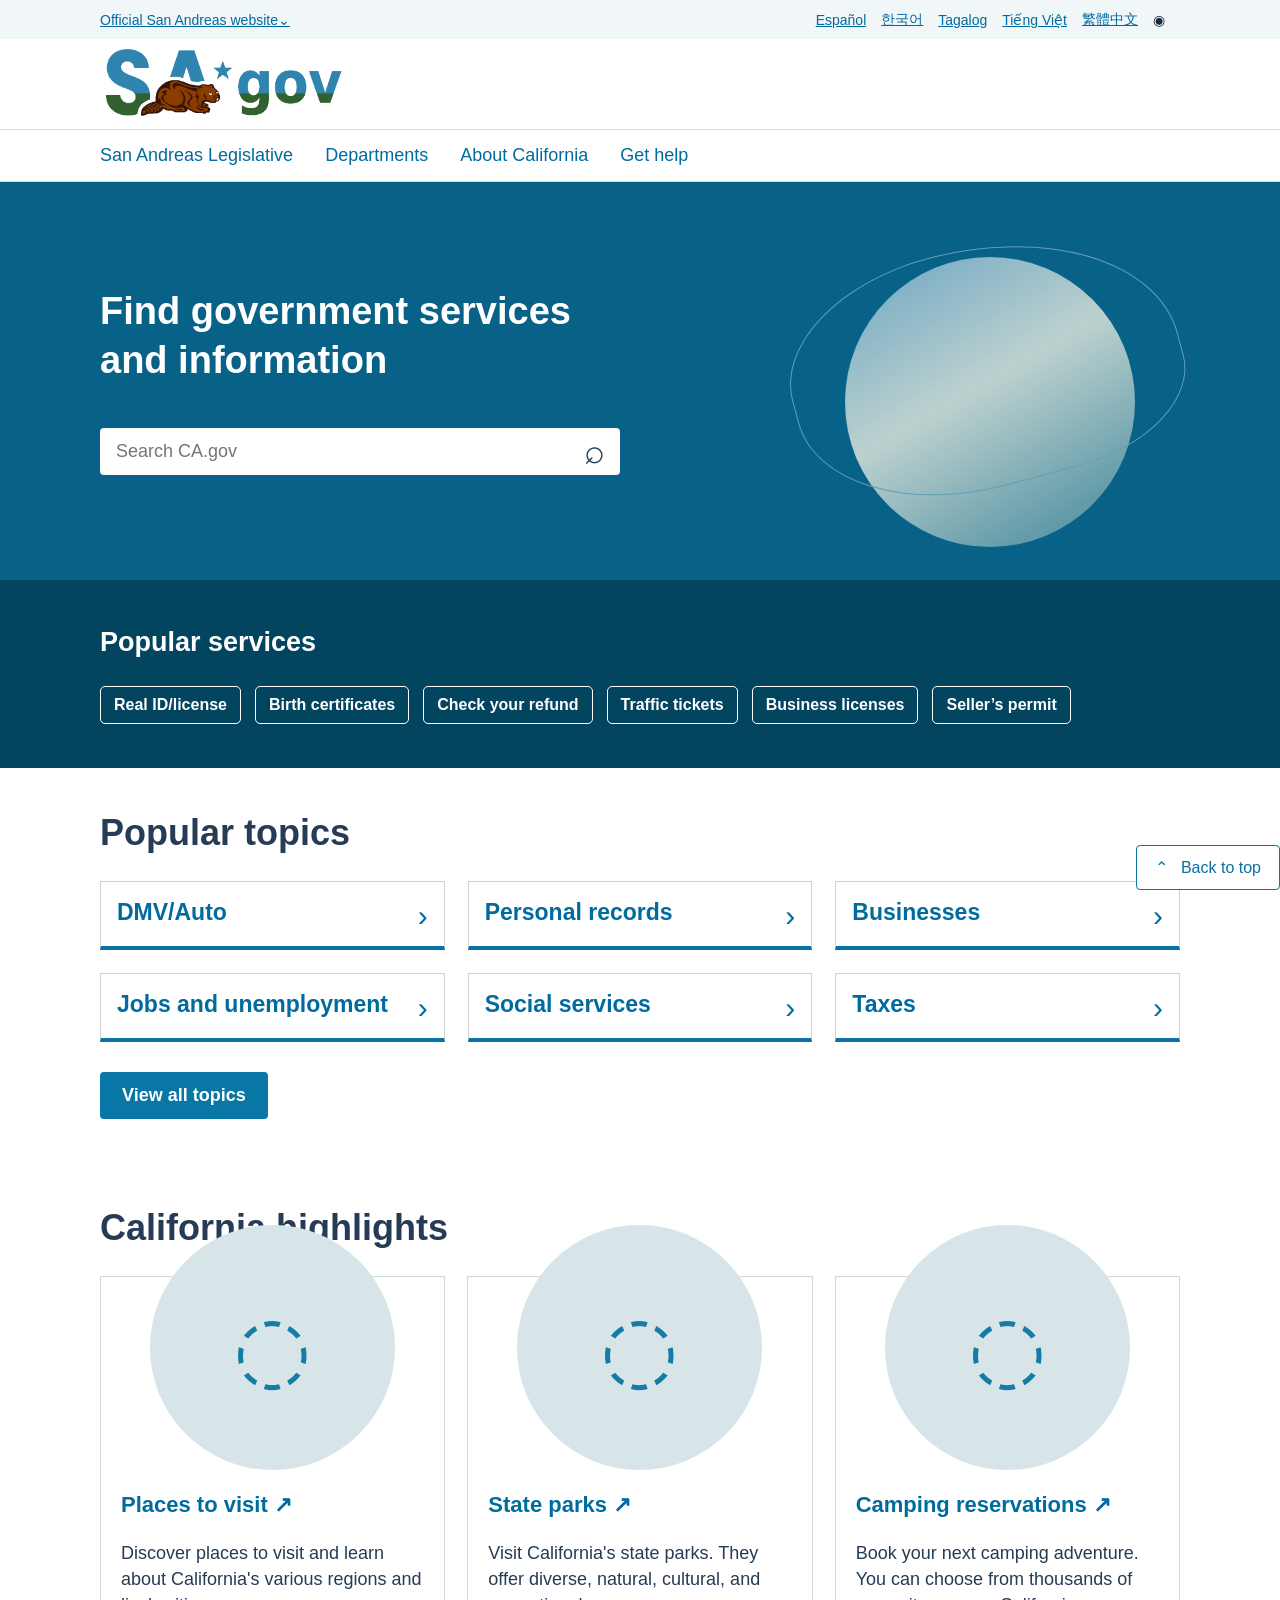
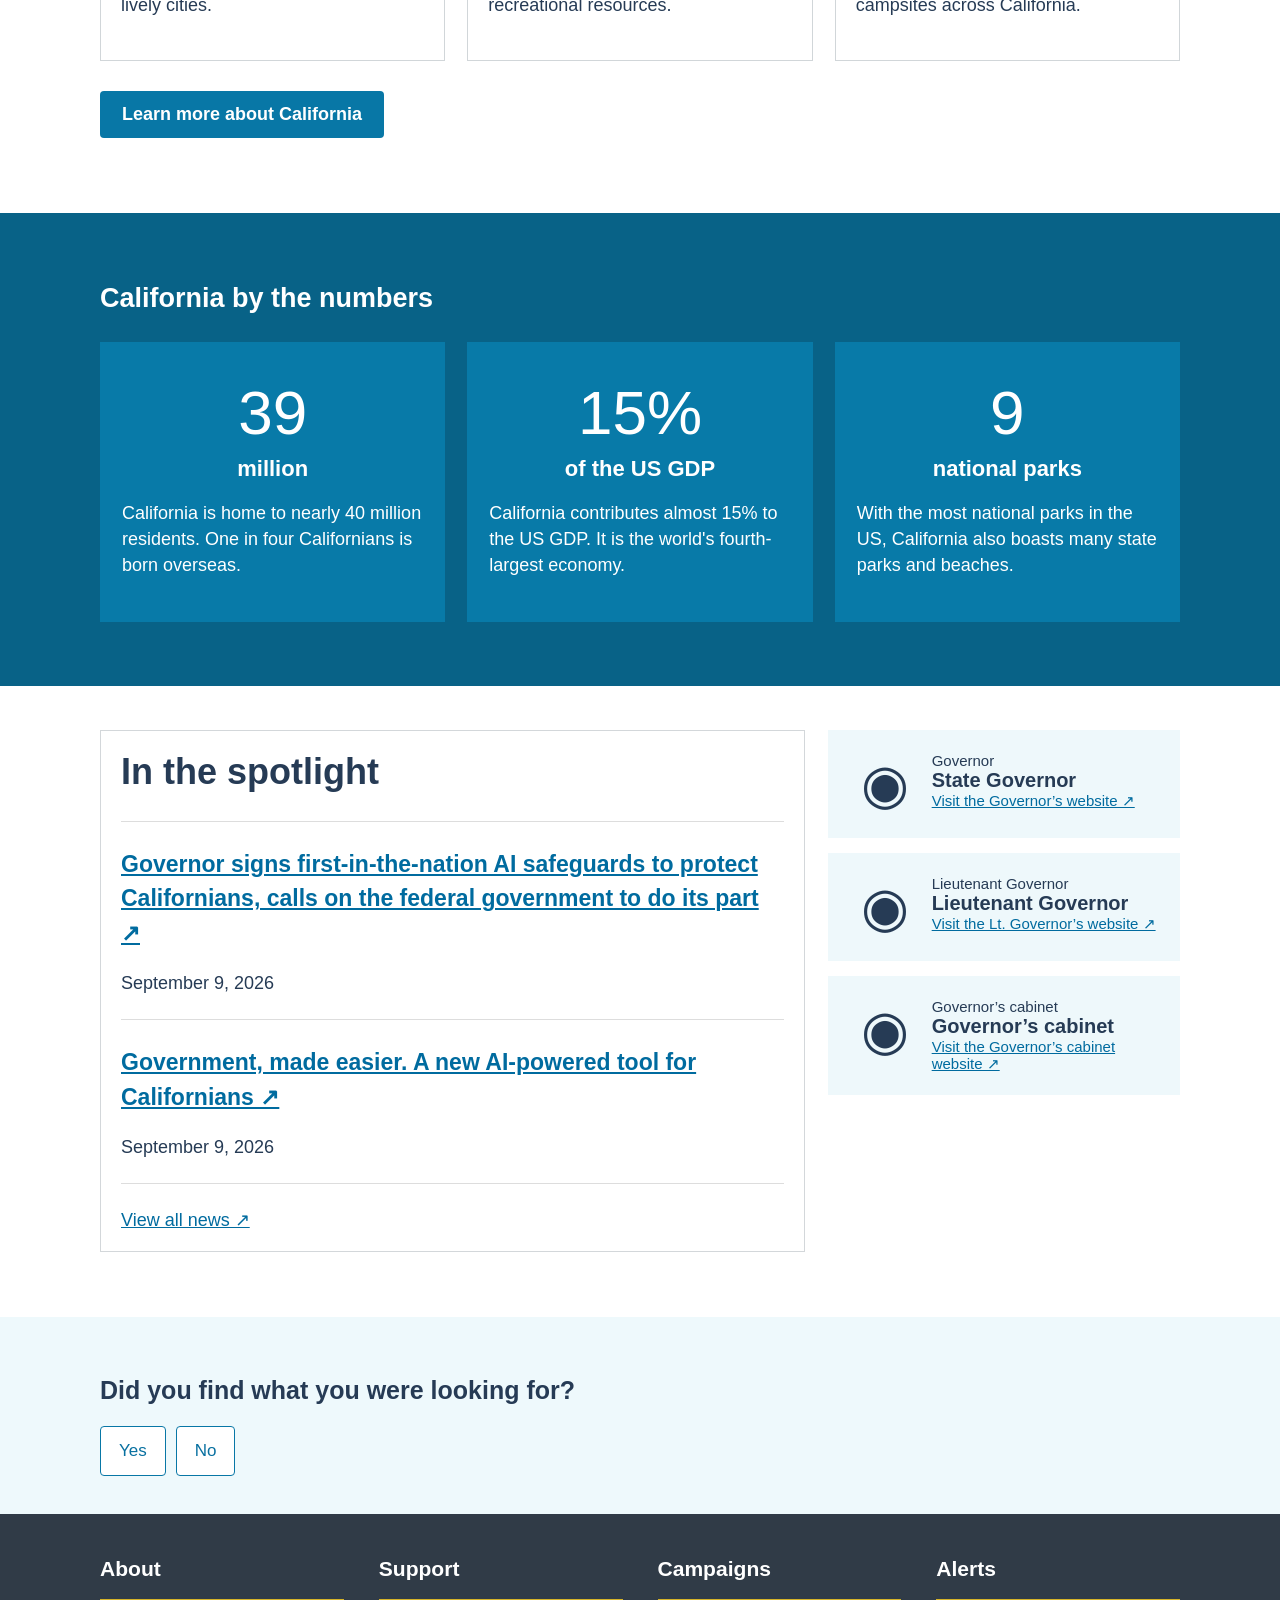
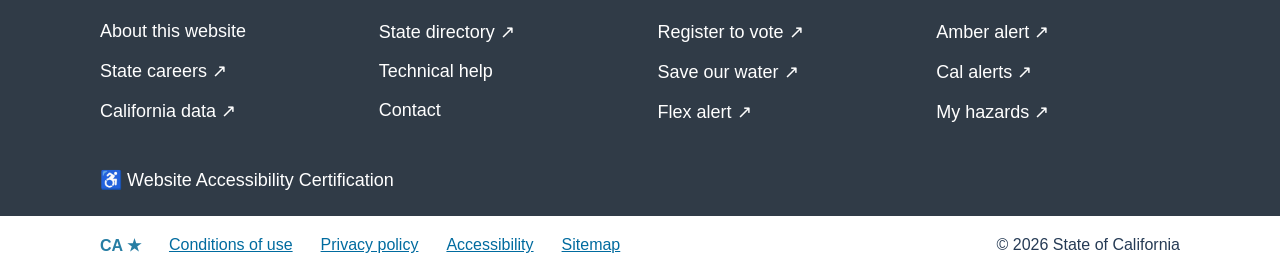
==== index.html @ 7423f594 "Add files via upload" ====
<!doctype html>
<html lang="en">
<head>
<meta charset="utf-8">
<meta name="viewport" content="width=device-width,initial-scale=1">
<title>California Services — Demo</title>
<link rel="stylesheet" href="styleMAIN.css">
<link rel="icon" type="image/png" href="SAGOV_FAVICO.png">
</head>
<body>
<a id="top"></a>

<header class="site-header">
  <div class="utility">
    <div class="wrap utility-inner">
      <a href="#">Official San Andreas website⌄</a>
      <nav><a href="#">Español</a><a href="#">한국어</a><a href="#">Tagalog</a><a href="#">Tiếng Việt</a><a href="#">繁體中文</a><span>◉</span></nav>
    </div>
  </div>
  <div class="brand wrap">
    <a href="index.html"><img src="SAGOV.png" alt="SA_GOV" height="90%" width="30%"></a>
  </div>
  <div class="navline">
    <nav class="wrap mainnav">
      <a href="home.html">San Andreas Legislative</a><a href="#departments">Departments</a><a href="#about">About California</a><a href="#help">Get help</a>
    </nav>
  </div>
</header>

<main>
<section class="hero">
  <div class="wrap hero-inner">
    <div class="hero-copy">
         <h1>Find government services<br>and information</h1>
      <form id="searchForm" class="search"><input id="searchInput" placeholder="Search CA.gov"><button aria-label="Search">⌕</button></form>
    </div>
    <div class="hero-art" aria-hidden="true"><div class="circle"></div><div class="scribble"></div></div>
  </div>
</section>

<section class="popular">
  <div class="wrap">
    <h2>Popular services</h2>
    <div class="pills">
      <button>Real ID/license</button><button>Birth certificates</button><button>Check your refund</button>
      <button>Traffic tickets</button><button>Business licenses</button><button>Seller’s permit</button>
    </div>
  </div>
</section>

<section class="content wrap" id="services">
  <h2>Popular topics</h2>
  <div class="topic-grid">
    <a href="#"><strong>DMV/Auto</strong><span>›</span></a><a href="#"><strong>Personal records</strong><span>›</span></a><a href="#"><strong>Businesses</strong><span>›</span></a>
    <a href="#"><strong>Jobs and unemployment</strong><span>›</span></a><a href="#"><strong>Social services</strong><span>›</span></a><a href="#"><strong>Taxes</strong><span>›</span></a>
  </div>
  <button class="blue-btn">View all topics</button>

  <h2 class="section-title">California highlights</h2>
  <div class="highlight-grid">
    <article><div class="placeholder">◌</div><h3>Places to visit ↗</h3><p>Discover places to visit and learn about California's various regions and lively cities.</p></article>
    <article><div class="placeholder">◌</div><h3>State parks ↗</h3><p>Visit California's state parks. They offer diverse, natural, cultural, and recreational resources.</p></article>
    <article><div class="placeholder">◌</div><h3>Camping reservations ↗</h3><p>Book your next camping adventure. You can choose from thousands of campsites across California.</p></article>
  </div>
  <button class="blue-btn">Learn more about California</button>
</section>

<section class="numbers">
  <div class="wrap">
    <h2>California by the numbers</h2>
    <div class="number-grid">
      <article><big>39</big><b>million</b><p>California is home to nearly 40 million residents. One in four Californians is born overseas.</p></article>
      <article><big>15%</big><b>of the US GDP</b><p>California contributes almost 15% to the US GDP. It is the world's fourth-largest economy.</p></article>
      <article><big>9</big><b>national parks</b><p>With the most national parks in the US, California also boasts many state parks and beaches.</p></article>
    </div>
  </div>
</section>

<section class="spot wrap" id="about">
  <div class="news">
    <h2>In the spotlight</h2>
    <hr>
    <a href="#"><h3>Governor signs first-in-the-nation AI safeguards to protect Californians, calls on the federal government to do its part ↗</h3></a>
    <p>September 9, 2026</p><hr>
    <a href="#"><h3>Government, made easier. A new AI-powered tool for Californians ↗</h3></a>
    <p>September 9, 2026</p><hr>
    <a href="#">View all news ↗</a>
  </div>
  <aside>
    <div><span class="seal">◉</span><small>Governor</small><strong>State Governor</strong><a href="#">Visit the Governor’s website ↗</a></div>
    <div><span class="seal">◉</span><small>Lieutenant Governor</small><strong>Lieutenant Governor</strong><a href="#">Visit the Lt. Governor’s website ↗</a></div>
    <div><span class="seal">◉</span><small>Governor’s cabinet</small><strong>Governor’s cabinet</strong><a href="#">Visit the Governor’s cabinet website ↗</a></div>
  </aside>
</section>

<section class="feedback">
  <div class="wrap"><h2>Did you find what you were looking for?</h2><button>Yes</button><button>No</button></div>
</section>
</main>

<footer id="help">
  <div class="footer-dark">
    <div class="wrap footer-grid">
      <div><h3>About</h3><a>About this website</a><a>State careers ↗</a><a>California data ↗</a></div>
      <div><h3>Support</h3><a>State directory ↗</a><a>Technical help</a><a>Contact</a></div>
      <div><h3>Campaigns</h3><a>Register to vote ↗</a><a>Save our water ↗</a><a>Flex alert ↗</a></div>
      <div><h3>Alerts</h3><a>Amber alert ↗</a><a>Cal alerts ↗</a><a>My hazards ↗</a></div>
    </div>
    <div class="wrap accessibility">♿ Website Accessibility Certification</div>
  </div>
  <div class="footer-bottom"><div class="wrap"><span class="mini-logo">CA ★</span><a>Conditions of use</a><a>Privacy policy</a><a>Accessibility</a><a>Sitemap</a><span class="copyright">© 2026 State of California</span></div></div>
</footer>

<button class="top" onclick="location.href='#top'">⌃ &nbsp; Back to top</button>
<script src="script.js"></script>
</body>
</html>
---- styleMAIN.css ----
*{box-sizing:border-box}html{scroll-behavior:smooth}body{margin:0;font-family:Arial,Helvetica,sans-serif;color:#263b55;background:#fff;font-size:18px}.wrap{width:1080px;max-width:calc(100% - 48px);margin:auto}.site-header{position:sticky;top:0;z-index:50;background:#fff}.utility{height:39px;background:#f1f6f8;font-size:14px}.utility-inner{display:flex;justify-content:space-between;align-items:center;height:100%}.utility a,.utility span{color:#172b3d;margin-right:15px}.utility nav{display:flex;align-items:center}.brand{height:90px;display:flex;align-items:center}.logo{font-size:58px;font-weight:bold;color:#2581b0;letter-spacing:-5px}.logo span{position:relative}.logo b{font-size:18px;color:#d71938;vertical-align:top;margin-left:4px}.logo i{font-style:normal;color:#744622;font-size:30px;margin:0 3px}.navline{border-top:1px solid #d6dadd;border-bottom:1px solid #d6dadd}.mainnav{height:51px;display:flex;align-items:center;gap:32px}.mainnav a,.utility a,a{color:#006b9f;text-decoration:underline}.mainnav a{text-decoration:none}.hero{height:398px;background:#086287;overflow:hidden}.hero-inner{height:100%;display:flex;align-items:center;position:relative}.hero-copy{position:relative;z-index:2}.hero h1{font-size:38px;line-height:1.28;color:#fff;margin:0 0 43px;font-weight:700}.search{display:flex;width:520px;height:47px}.search input{width:100%;border:0;border-radius:4px 0 0 4px;padding:0 16px;font-size:18px}.search button{width:55px;border:0;background:#fff;border-radius:0 4px 4px 0;font-size:35px;color:#203d5a}.hero-art{position:absolute;right:0;width:510px;height:100%;opacity:.85}.circle{width:290px;height:290px;border-radius:50%;background:linear-gradient(150deg,#7db1ce,#dce5dc 45%,#4b8d9f);position:absolute;right:45px;top:75px}.scribble{position:absolute;width:390px;height:240px;right:0;top:65px;border:1px solid #73aabd;border-radius:45% 60% 35% 50%;transform:rotate(-15deg)}.popular{background:#03445f;color:#fff;padding:47px 0 44px}.popular h2,.numbers h2{margin:0 0 28px;color:#fff}.pills{display:flex;gap:14px;flex-wrap:wrap}.pills button{background:transparent;color:#fff;border:1px solid #fff;border-radius:5px;padding:9px 13px;font-size:16px;font-weight:bold}.content{padding-top:44px;padding-bottom:75px}.content h2,.spot h2{font-size:36px;margin:0 0 27px}.topic-grid{display:grid;grid-template-columns:repeat(3,1fr);gap:23px}.topic-grid a{border:1px solid #ccd2d6;border-bottom:4px solid #0874a6;height:69px;padding:17px 16px;display:flex;justify-content:space-between;text-decoration:none;font-size:23px}.topic-grid span{font-size:30px}.blue-btn{margin-top:30px;background:#0877a6;border:0;border-radius:4px;color:#fff;padding:13px 22px;font-size:18px;font-weight:bold}.section-title{margin-top:88px!important}.highlight-grid{display:grid;grid-template-columns:repeat(3,1fr);gap:22px}.highlight-grid article{border:1px solid #d1d6d9;min-height:310px;padding:0 20px 24px}.placeholder{width:245px;height:245px;border-radius:50%;margin:-52px auto 0;background:#d8e5e8;display:flex;align-items:center;justify-content:center;font-size:90px;color:#147ca5}.highlight-grid h3{font-size:22px;color:#006c9e}.highlight-grid p{line-height:1.45}.numbers{background:#086287;color:#fff;padding:70px 0 64px;overflow:hidden}.number-grid{display:grid;grid-template-columns:repeat(3,1fr);gap:22px}.number-grid article{background:#087aa8;text-align:center;padding:35px 22px 25px;min-height:235px}.number-grid big{display:block;font-size:62px}.number-grid b{font-size:22px;display:block;margin:8px}.number-grid p{text-align:left;line-height:1.45}.spot{display:grid;grid-template-columns:2fr 1fr;gap:23px;padding-top:44px;padding-bottom:65px}.news{border:1px solid #d3d7da;padding:20px}.news h2{margin-bottom:28px}.news h3{font-size:23px;line-height:1.5}.news hr{border:0;border-top:1px solid #ddd;margin:25px 0}.spot aside>div{background:#eef8fb;padding:22px;margin-bottom:15px;display:grid;grid-template-columns:70px 1fr;column-gap:12px}.seal{grid-row:1/5;font-size:55px;text-align:center}.spot aside small{font-size:15px}.spot aside strong{font-size:20px}.spot aside a{font-size:15px}.feedback{background:#eef9fc;padding:38px 0}.feedback h2{font-size:25px}.feedback button{padding:14px 18px;background:#fff;border:1px solid #0877a6;color:#0870a0;border-radius:4px;font-size:17px;margin-right:10px}.footer-dark{background:#303b47;color:#fff;padding:43px 0 25px}.footer-grid{display:grid;grid-template-columns:repeat(4,1fr);gap:35px}.footer-grid h3{border-bottom:1px solid #d7b429;padding-bottom:18px;margin-top:0}.footer-grid a{display:block;color:#fff;text-decoration:none;margin:18px 0}.accessibility{margin-top:28px}.footer-bottom{height:63px;padding:20px 0;background:#fff}.footer-bottom .wrap{display:flex;gap:28px;align-items:center;font-size:16px}.mini-logo{font-weight:bold;color:#277ea4}.copyright{margin-left:auto}.top{position:fixed;right:0;bottom:10px;padding:12px 18px;background:#fff;border:1px solid #0877a6;color:#0870a0;border-radius:4px;font-size:16px}@media(max-width:800px){.wrap{max-width:calc(100% - 30px)}.utility{display:none}.brand{height:70px}.logo{font-size:45px}.hero{height:auto;padding:55px 0}.hero-art{display:none}.hero h1{font-size:31px}.search{width:100%}.topic-grid,.highlight-grid,.number-grid,.spot{grid-template-columns:1fr}.footer-grid{grid-template-columns:1fr 1fr}.footer-bottom .wrap{flex-wrap:wrap;height:auto}.copyright{margin-left:0}.footer-bottom{height:auto}.section-title{margin-top:70px!important}}
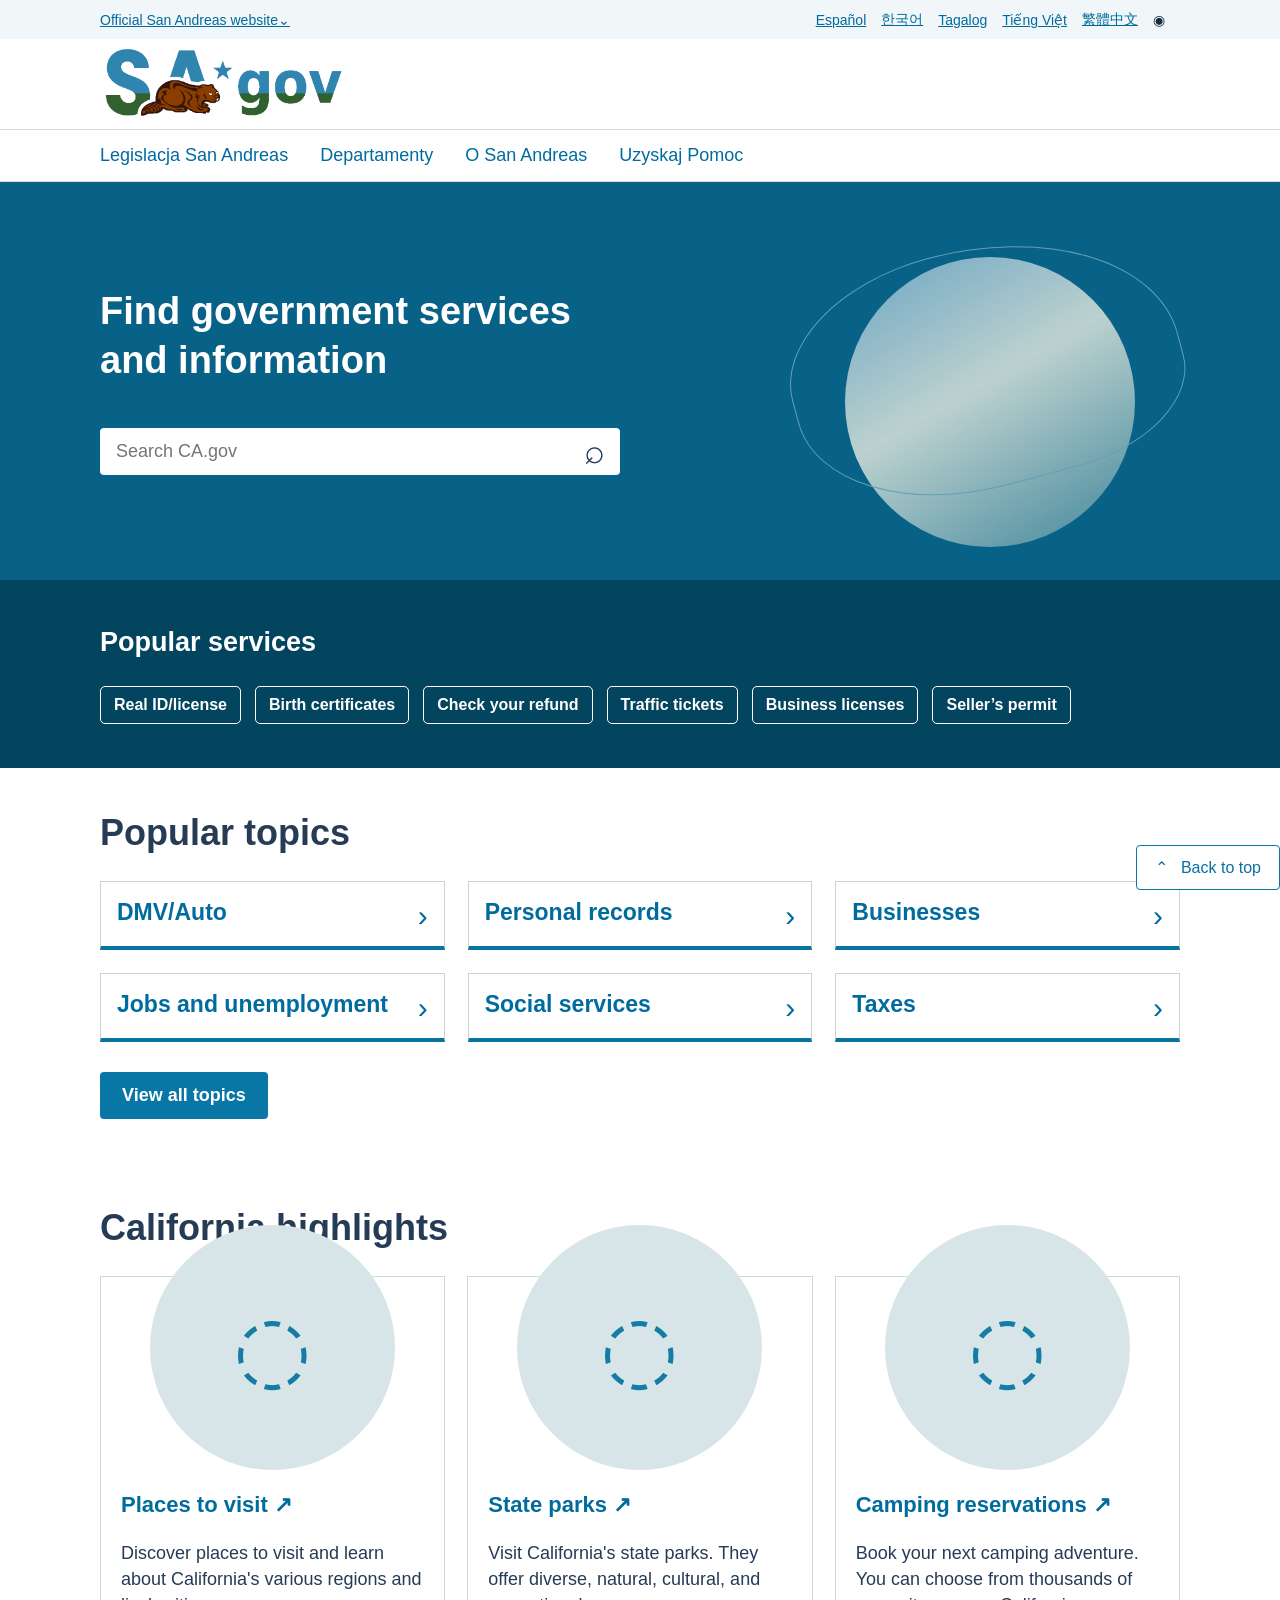
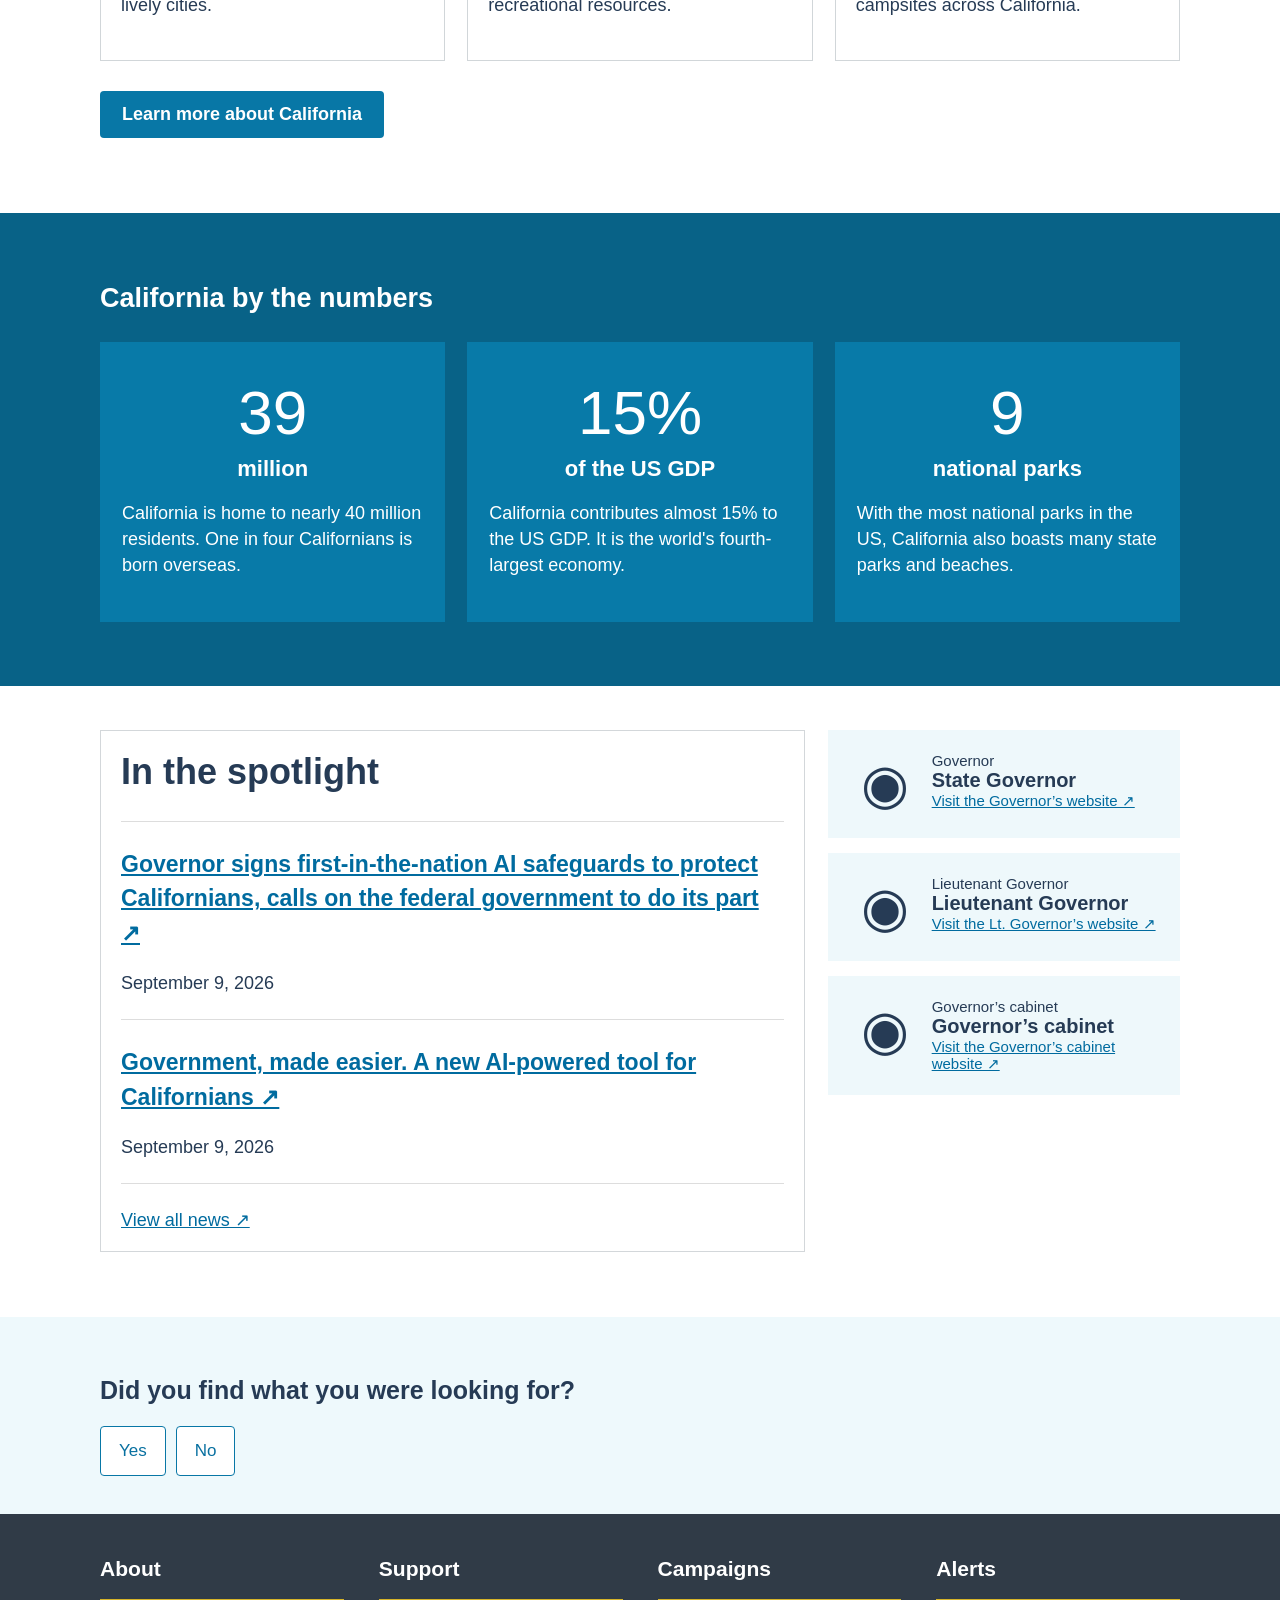
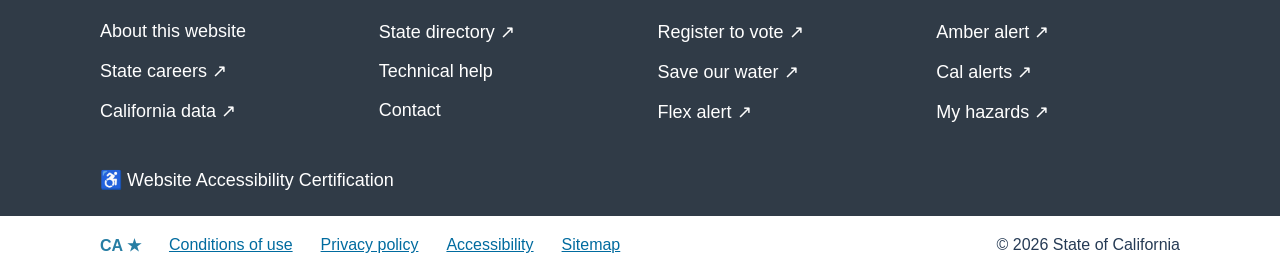
==== commit b30639df: "SAMAIN" ====
--- a/index.html
+++ b/index.html
@@ -22,7 +22,7 @@
   </div>
   <div class="navline">
     <nav class="wrap mainnav">
-      <a href="home.html">San Andreas Legislative</a><a href="#departments">Departments</a><a href="#about">About California</a><a href="#help">Get help</a>
+      <a href="home.html">Legislacja San Andreas</a><a href="departaments.html">Departamenty</a><a href="#about">O San Andreas</a><a href="#help">Uzyskaj Pomoc</a>
     </nav>
   </div>
 </header>
--- a/styleMAIN.css
+++ b/styleMAIN.css
@@ -1 +1,225 @@
-*{box-sizing:border-box}html{scroll-behavior:smooth}body{margin:0;font-family:Arial,Helvetica,sans-serif;color:#263b55;background:#fff;font-size:18px}.wrap{width:1080px;max-width:calc(100% - 48px);margin:auto}.site-header{position:sticky;top:0;z-index:50;background:#fff}.utility{height:39px;background:#f1f6f8;font-size:14px}.utility-inner{display:flex;justify-content:space-between;align-items:center;height:100%}.utility a,.utility span{color:#172b3d;margin-right:15px}.utility nav{display:flex;align-items:center}.brand{height:90px;display:flex;align-items:center}.logo{font-size:58px;font-weight:bold;color:#2581b0;letter-spacing:-5px}.logo span{position:relative}.logo b{font-size:18px;color:#d71938;vertical-align:top;margin-left:4px}.logo i{font-style:normal;color:#744622;font-size:30px;margin:0 3px}.navline{border-top:1px solid #d6dadd;border-bottom:1px solid #d6dadd}.mainnav{height:51px;display:flex;align-items:center;gap:32px}.mainnav a,.utility a,a{color:#006b9f;text-decoration:underline}.mainnav a{text-decoration:none}.hero{height:398px;background:#086287;overflow:hidden}.hero-inner{height:100%;display:flex;align-items:center;position:relative}.hero-copy{position:relative;z-index:2}.hero h1{font-size:38px;line-height:1.28;color:#fff;margin:0 0 43px;font-weight:700}.search{display:flex;width:520px;height:47px}.search input{width:100%;border:0;border-radius:4px 0 0 4px;padding:0 16px;font-size:18px}.search button{width:55px;border:0;background:#fff;border-radius:0 4px 4px 0;font-size:35px;color:#203d5a}.hero-art{position:absolute;right:0;width:510px;height:100%;opacity:.85}.circle{width:290px;height:290px;border-radius:50%;background:linear-gradient(150deg,#7db1ce,#dce5dc 45%,#4b8d9f);position:absolute;right:45px;top:75px}.scribble{position:absolute;width:390px;height:240px;right:0;top:65px;border:1px solid #73aabd;border-radius:45% 60% 35% 50%;transform:rotate(-15deg)}.popular{background:#03445f;color:#fff;padding:47px 0 44px}.popular h2,.numbers h2{margin:0 0 28px;color:#fff}.pills{display:flex;gap:14px;flex-wrap:wrap}.pills button{background:transparent;color:#fff;border:1px solid #fff;border-radius:5px;padding:9px 13px;font-size:16px;font-weight:bold}.content{padding-top:44px;padding-bottom:75px}.content h2,.spot h2{font-size:36px;margin:0 0 27px}.topic-grid{display:grid;grid-template-columns:repeat(3,1fr);gap:23px}.topic-grid a{border:1px solid #ccd2d6;border-bottom:4px solid #0874a6;height:69px;padding:17px 16px;display:flex;justify-content:space-between;text-decoration:none;font-size:23px}.topic-grid span{font-size:30px}.blue-btn{margin-top:30px;background:#0877a6;border:0;border-radius:4px;color:#fff;padding:13px 22px;font-size:18px;font-weight:bold}.section-title{margin-top:88px!important}.highlight-grid{display:grid;grid-template-columns:repeat(3,1fr);gap:22px}.highlight-grid article{border:1px solid #d1d6d9;min-height:310px;padding:0 20px 24px}.placeholder{width:245px;height:245px;border-radius:50%;margin:-52px auto 0;background:#d8e5e8;display:flex;align-items:center;justify-content:center;font-size:90px;color:#147ca5}.highlight-grid h3{font-size:22px;color:#006c9e}.highlight-grid p{line-height:1.45}.numbers{background:#086287;color:#fff;padding:70px 0 64px;overflow:hidden}.number-grid{display:grid;grid-template-columns:repeat(3,1fr);gap:22px}.number-grid article{background:#087aa8;text-align:center;padding:35px 22px 25px;min-height:235px}.number-grid big{display:block;font-size:62px}.number-grid b{font-size:22px;display:block;margin:8px}.number-grid p{text-align:left;line-height:1.45}.spot{display:grid;grid-template-columns:2fr 1fr;gap:23px;padding-top:44px;padding-bottom:65px}.news{border:1px solid #d3d7da;padding:20px}.news h2{margin-bottom:28px}.news h3{font-size:23px;line-height:1.5}.news hr{border:0;border-top:1px solid #ddd;margin:25px 0}.spot aside>div{background:#eef8fb;padding:22px;margin-bottom:15px;display:grid;grid-template-columns:70px 1fr;column-gap:12px}.seal{grid-row:1/5;font-size:55px;text-align:center}.spot aside small{font-size:15px}.spot aside strong{font-size:20px}.spot aside a{font-size:15px}.feedback{background:#eef9fc;padding:38px 0}.feedback h2{font-size:25px}.feedback button{padding:14px 18px;background:#fff;border:1px solid #0877a6;color:#0870a0;border-radius:4px;font-size:17px;margin-right:10px}.footer-dark{background:#303b47;color:#fff;padding:43px 0 25px}.footer-grid{display:grid;grid-template-columns:repeat(4,1fr);gap:35px}.footer-grid h3{border-bottom:1px solid #d7b429;padding-bottom:18px;margin-top:0}.footer-grid a{display:block;color:#fff;text-decoration:none;margin:18px 0}.accessibility{margin-top:28px}.footer-bottom{height:63px;padding:20px 0;background:#fff}.footer-bottom .wrap{display:flex;gap:28px;align-items:center;font-size:16px}.mini-logo{font-weight:bold;color:#277ea4}.copyright{margin-left:auto}.top{position:fixed;right:0;bottom:10px;padding:12px 18px;background:#fff;border:1px solid #0877a6;color:#0870a0;border-radius:4px;font-size:16px}@media(max-width:800px){.wrap{max-width:calc(100% - 30px)}.utility{display:none}.brand{height:70px}.logo{font-size:45px}.hero{height:auto;padding:55px 0}.hero-art{display:none}.hero h1{font-size:31px}.search{width:100%}.topic-grid,.highlight-grid,.number-grid,.spot{grid-template-columns:1fr}.footer-grid{grid-template-columns:1fr 1fr}.footer-bottom .wrap{flex-wrap:wrap;height:auto}.copyright{margin-left:0}.footer-bottom{height:auto}.section-title{margin-top:70px!important}}+*{box-sizing:border-box}html{scroll-behavior:smooth}body{margin:0;font-family:Arial,Helvetica,sans-serif;color:#263b55;background:#fff;font-size:18px}.wrap{width:1080px;max-width:calc(100% - 48px);margin:auto}.site-header{position:sticky;top:0;z-index:50;background:#fff}.utility{height:39px;background:#f1f6f8;font-size:14px}.utility-inner{display:flex;justify-content:space-between;align-items:center;height:100%}.utility a,.utility span{color:#172b3d;margin-right:15px}.utility nav{display:flex;align-items:center}.brand{height:90px;display:flex;align-items:center}.logo{font-size:58px;font-weight:bold;color:#2581b0;letter-spacing:-5px}.logo span{position:relative}.logo b{font-size:18px;color:#d71938;vertical-align:top;margin-left:4px}.logo i{font-style:normal;color:#744622;font-size:30px;margin:0 3px}.navline{border-top:1px solid #d6dadd;border-bottom:1px solid #d6dadd}.mainnav{height:51px;display:flex;align-items:center;gap:32px}.mainnav a,.utility a,a{color:#006b9f;text-decoration:underline}.mainnav a{text-decoration:none}.hero{height:398px;background:#086287;overflow:hidden}.hero-inner{height:100%;display:flex;align-items:center;position:relative}.hero-copy{position:relative;z-index:2}.hero h1{font-size:38px;line-height:1.28;color:#fff;margin:0 0 43px;font-weight:700}.search{display:flex;width:520px;height:47px}.search input{width:100%;border:0;border-radius:4px 0 0 4px;padding:0 16px;font-size:18px}.search button{width:55px;border:0;background:#fff;border-radius:0 4px 4px 0;font-size:35px;color:#203d5a}.hero-art{position:absolute;right:0;width:510px;height:100%;opacity:.85}.circle{width:290px;height:290px;border-radius:50%;background:linear-gradient(150deg,#7db1ce,#dce5dc 45%,#4b8d9f);position:absolute;right:45px;top:75px}.scribble{position:absolute;width:390px;height:240px;right:0;top:65px;border:1px solid #73aabd;border-radius:45% 60% 35% 50%;transform:rotate(-15deg)}.popular{background:#03445f;color:#fff;padding:47px 0 44px}.popular h2,.numbers h2{margin:0 0 28px;color:#fff}.pills{display:flex;gap:14px;flex-wrap:wrap}.pills button{background:transparent;color:#fff;border:1px solid #fff;border-radius:5px;padding:9px 13px;font-size:16px;font-weight:bold}.content{padding-top:44px;padding-bottom:75px}.content h2,.spot h2{font-size:36px;margin:0 0 27px}.topic-grid{display:grid;grid-template-columns:repeat(3,1fr);gap:23px}.topic-grid a{border:1px solid #ccd2d6;border-bottom:4px solid #0874a6;height:69px;padding:17px 16px;display:flex;justify-content:space-between;text-decoration:none;font-size:23px}.topic-grid span{font-size:30px}.blue-btn{margin-top:30px;background:#0877a6;border:0;border-radius:4px;color:#fff;padding:13px 22px;font-size:18px;font-weight:bold}.section-title{margin-top:88px!important}.highlight-grid{display:grid;grid-template-columns:repeat(3,1fr);gap:22px}.highlight-grid article{border:1px solid #d1d6d9;min-height:310px;padding:0 20px 24px}.placeholder{width:245px;height:245px;border-radius:50%;margin:-52px auto 0;background:#d8e5e8;display:flex;align-items:center;justify-content:center;font-size:90px;color:#147ca5}.highlight-grid h3{font-size:22px;color:#006c9e}.highlight-grid p{line-height:1.45}.numbers{background:#086287;color:#fff;padding:70px 0 64px;overflow:hidden}.number-grid{display:grid;grid-template-columns:repeat(3,1fr);gap:22px}.number-grid article{background:#087aa8;text-align:center;padding:35px 22px 25px;min-height:235px}.number-grid big{display:block;font-size:62px}.number-grid b{font-size:22px;display:block;margin:8px}.number-grid p{text-align:left;line-height:1.45}.spot{display:grid;grid-template-columns:2fr 1fr;gap:23px;padding-top:44px;padding-bottom:65px}.news{border:1px solid #d3d7da;padding:20px}.news h2{margin-bottom:28px}.news h3{font-size:23px;line-height:1.5}.news hr{border:0;border-top:1px solid #ddd;margin:25px 0}.spot aside>div{background:#eef8fb;padding:22px;margin-bottom:15px;display:grid;grid-template-columns:70px 1fr;column-gap:12px}.seal{grid-row:1/5;font-size:55px;text-align:center}.spot aside small{font-size:15px}.spot aside strong{font-size:20px}.spot aside a{font-size:15px}.feedback{background:#eef9fc;padding:38px 0}.feedback h2{font-size:25px}.feedback button{padding:14px 18px;background:#fff;border:1px solid #0877a6;color:#0870a0;border-radius:4px;font-size:17px;margin-right:10px}.footer-dark{background:#303b47;color:#fff;padding:43px 0 25px}.footer-grid{display:grid;grid-template-columns:repeat(4,1fr);gap:35px}.footer-grid h3{border-bottom:1px solid #d7b429;padding-bottom:18px;margin-top:0}.footer-grid a{display:block;color:#fff;text-decoration:none;margin:18px 0}.accessibility{margin-top:28px}.footer-bottom{height:63px;padding:20px 0;background:#fff}.footer-bottom .wrap{display:flex;gap:28px;align-items:center;font-size:16px}.mini-logo{font-weight:bold;color:#277ea4}.copyright{margin-left:auto}.top{position:fixed;right:0;bottom:10px;padding:12px 18px;background:#fff;border:1px solid #0877a6;color:#0870a0;border-radius:4px;font-size:16px}@media(max-width:800px){.wrap{max-width:calc(100% - 30px)}.utility{display:none}.brand{height:70px}.logo{font-size:45px}.hero{height:auto;padding:55px 0}.hero-art{display:none}.hero h1{font-size:31px}.search{width:100%}.topic-grid,.highlight-grid,.number-grid,.spot{grid-template-columns:1fr}.footer-grid{grid-template-columns:1fr 1fr}.footer-bottom .wrap{flex-wrap:wrap;height:auto}.copyright{margin-left:0}.footer-bottom{height:auto}.section-title{margin-top:70px!important}}
+/* =========================
+   DEPARTMENTS
+   ========================= */
+
+.departments-page {
+    width: 100%;
+    background: #fff;
+}
+
+.departments-container {
+    width: min(100% - 40px, 1180px);
+    margin: 0 auto;
+}
+
+
+/* HERO */
+
+.departments-hero {
+    position: relative;
+    min-height: 210px;
+    overflow: hidden;
+    background: #08749d;
+    color: #fff;
+}
+
+.departments-hero .departments-container {
+    position: relative;
+    z-index: 2;
+    padding-top: 36px;
+}
+
+.breadcrumb {
+    display: flex;
+    align-items: center;
+    gap: 11px;
+
+    font-size: 16px;
+    line-height: 1.4;
+}
+
+.breadcrumb a {
+    color: #fff;
+    text-decoration: underline;
+    font-weight: 600;
+}
+
+.breadcrumb span:last-child {
+    font-weight: 600;
+}
+
+.departments-hero h1 {
+    margin: 44px 0 0;
+
+    font-size: 46px;
+    line-height: 1;
+    font-weight: 700;
+    letter-spacing: -1px;
+}
+
+.hero-seal {
+    position: absolute;
+    z-index: 1;
+
+    width: 370px;
+    height: 370px;
+
+    right: -5px;
+    top: -75px;
+
+    object-fit: contain;
+    opacity: .45;
+}
+
+
+/* LIST */
+
+.departments-list {
+    padding: 0;
+    background: #fff;
+}
+
+.department-item {
+    display: flex;
+    gap: 20px;
+
+    min-height: 220px;
+    padding: 24px 0 27px;
+
+    border-bottom: 1px solid #d5d5d5;
+}
+
+.department-logo {
+    flex: 0 0 92px;
+
+    width: 92px;
+
+    display: flex;
+    align-items: flex-start;
+    justify-content: center;
+
+    padding-top: 2px;
+}
+
+.department-logo img {
+    display: block;
+
+    max-width: 92px;
+    max-height: 115px;
+
+    width: auto;
+    height: auto;
+
+    object-fit: contain;
+}
+
+.department-content {
+    flex: 1;
+    min-width: 0;
+}
+
+.department-content h2 {
+    margin: 1px 0 20px;
+
+    font-size: 25px;
+    line-height: 1.2;
+    font-weight: 700;
+}
+
+.department-content h2 a {
+    color: #006d9f;
+    text-decoration: underline;
+    text-decoration-thickness: 1px;
+    text-underline-offset: 2px;
+}
+
+.department-content p {
+    max-width: 800px;
+
+    margin: 0 0 26px;
+
+    color: #454552;
+
+    font-size: 20px;
+    line-height: 1.55;
+}
+
+.department-topics {
+    color: #44444e;
+
+    font-size: 16px;
+    line-height: 1.5;
+}
+
+.department-topics span {
+    font-weight: 600;
+}
+
+.department-topics a {
+    color: #006d9f;
+    text-decoration: underline;
+}
+
+
+/* HOVER */
+
+.department-content h2 a:hover,
+.department-topics a:hover {
+    color: #004f75;
+}
+
+
+/* MOBILE */
+
+@media (max-width: 700px) {
+
+    .departments-container {
+        width: min(100% - 30px, 1180px);
+    }
+
+    .departments-hero {
+        min-height: 180px;
+    }
+
+    .departments-hero .departments-container {
+        padding-top: 28px;
+    }
+
+    .departments-hero h1 {
+        margin-top: 38px;
+        font-size: 36px;
+    }
+
+    .hero-seal {
+        width: 270px;
+        height: 270px;
+        right: -80px;
+        top: -40px;
+        opacity: .3;
+    }
+
+    .department-item {
+        gap: 15px;
+        padding: 22px 0;
+    }
+
+    .department-logo {
+        flex: 0 0 65px;
+        width: 65px;
+    }
+
+    .department-logo img {
+        max-width: 65px;
+        max-height: 90px;
+    }
+
+    .department-content h2 {
+        font-size: 21px;
+    }
+
+    .department-content p {
+        font-size: 17px;
+        line-height: 1.5;
+    }
+}
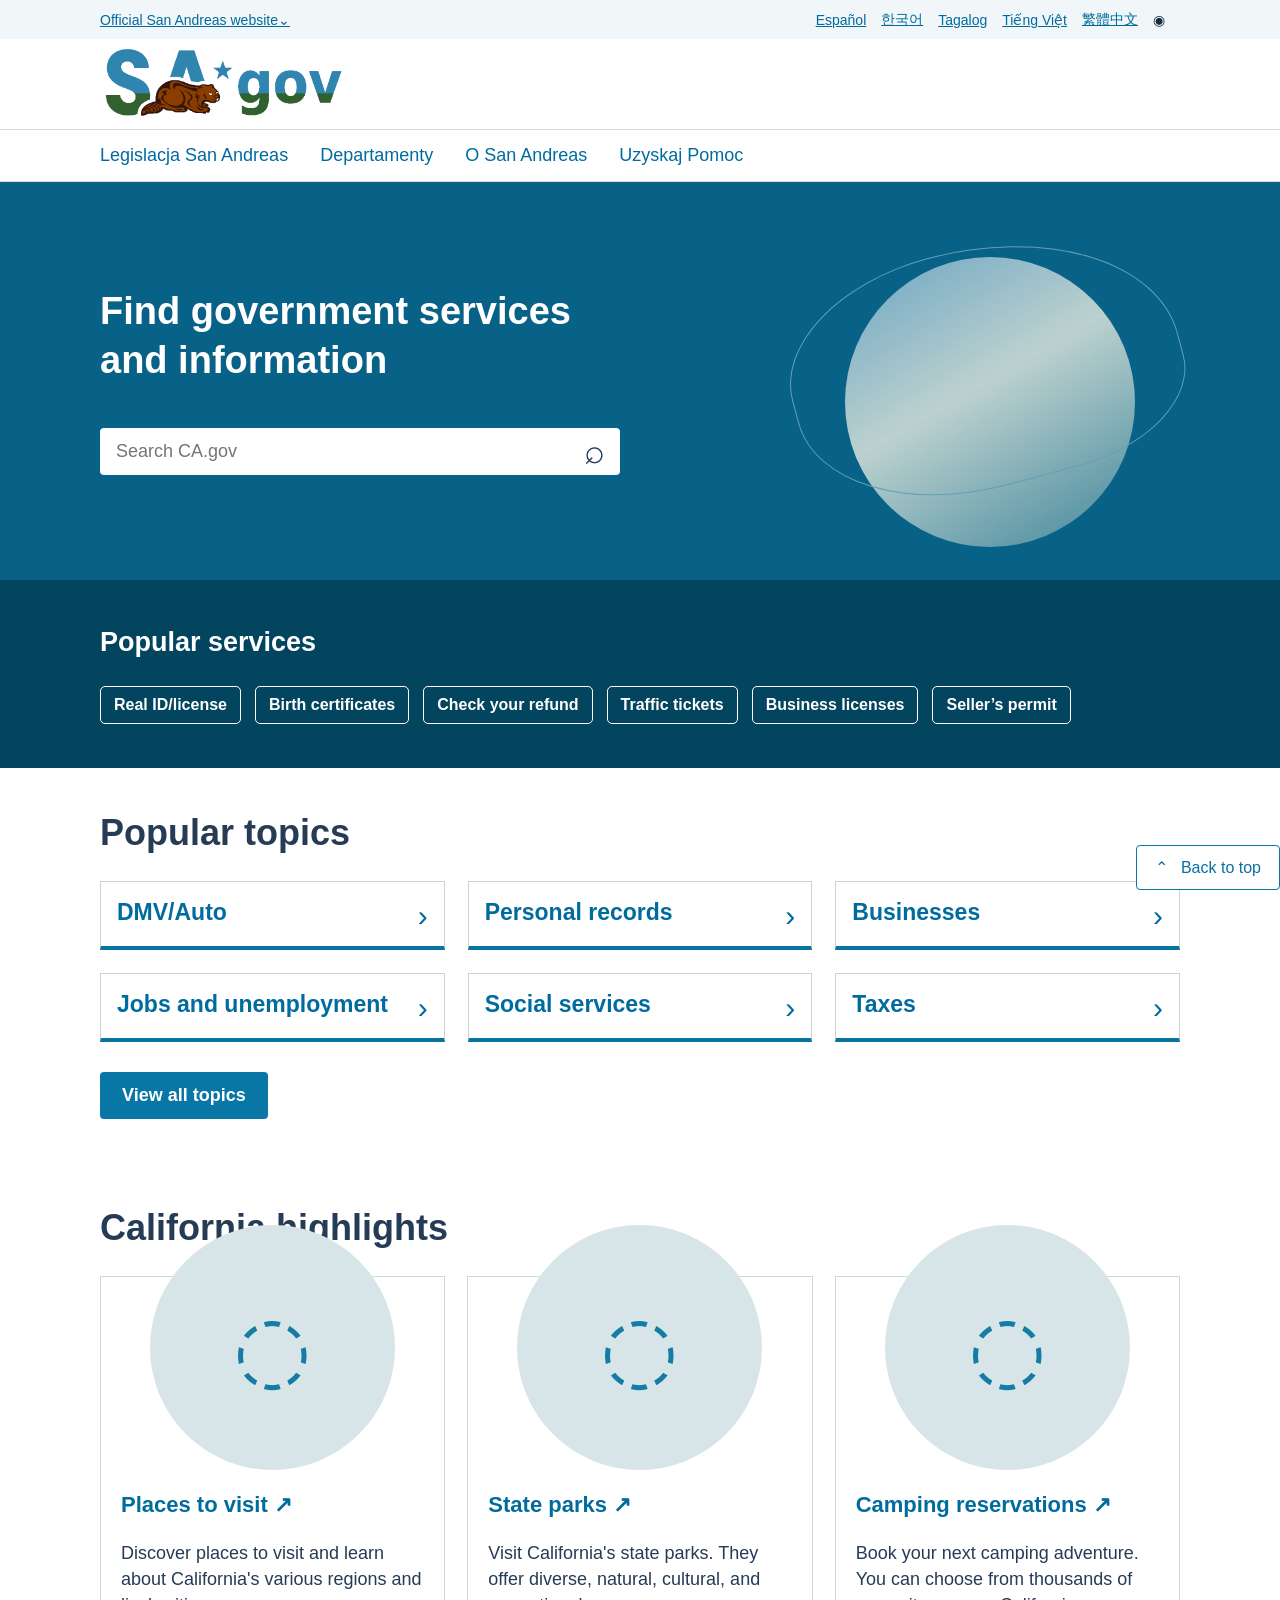
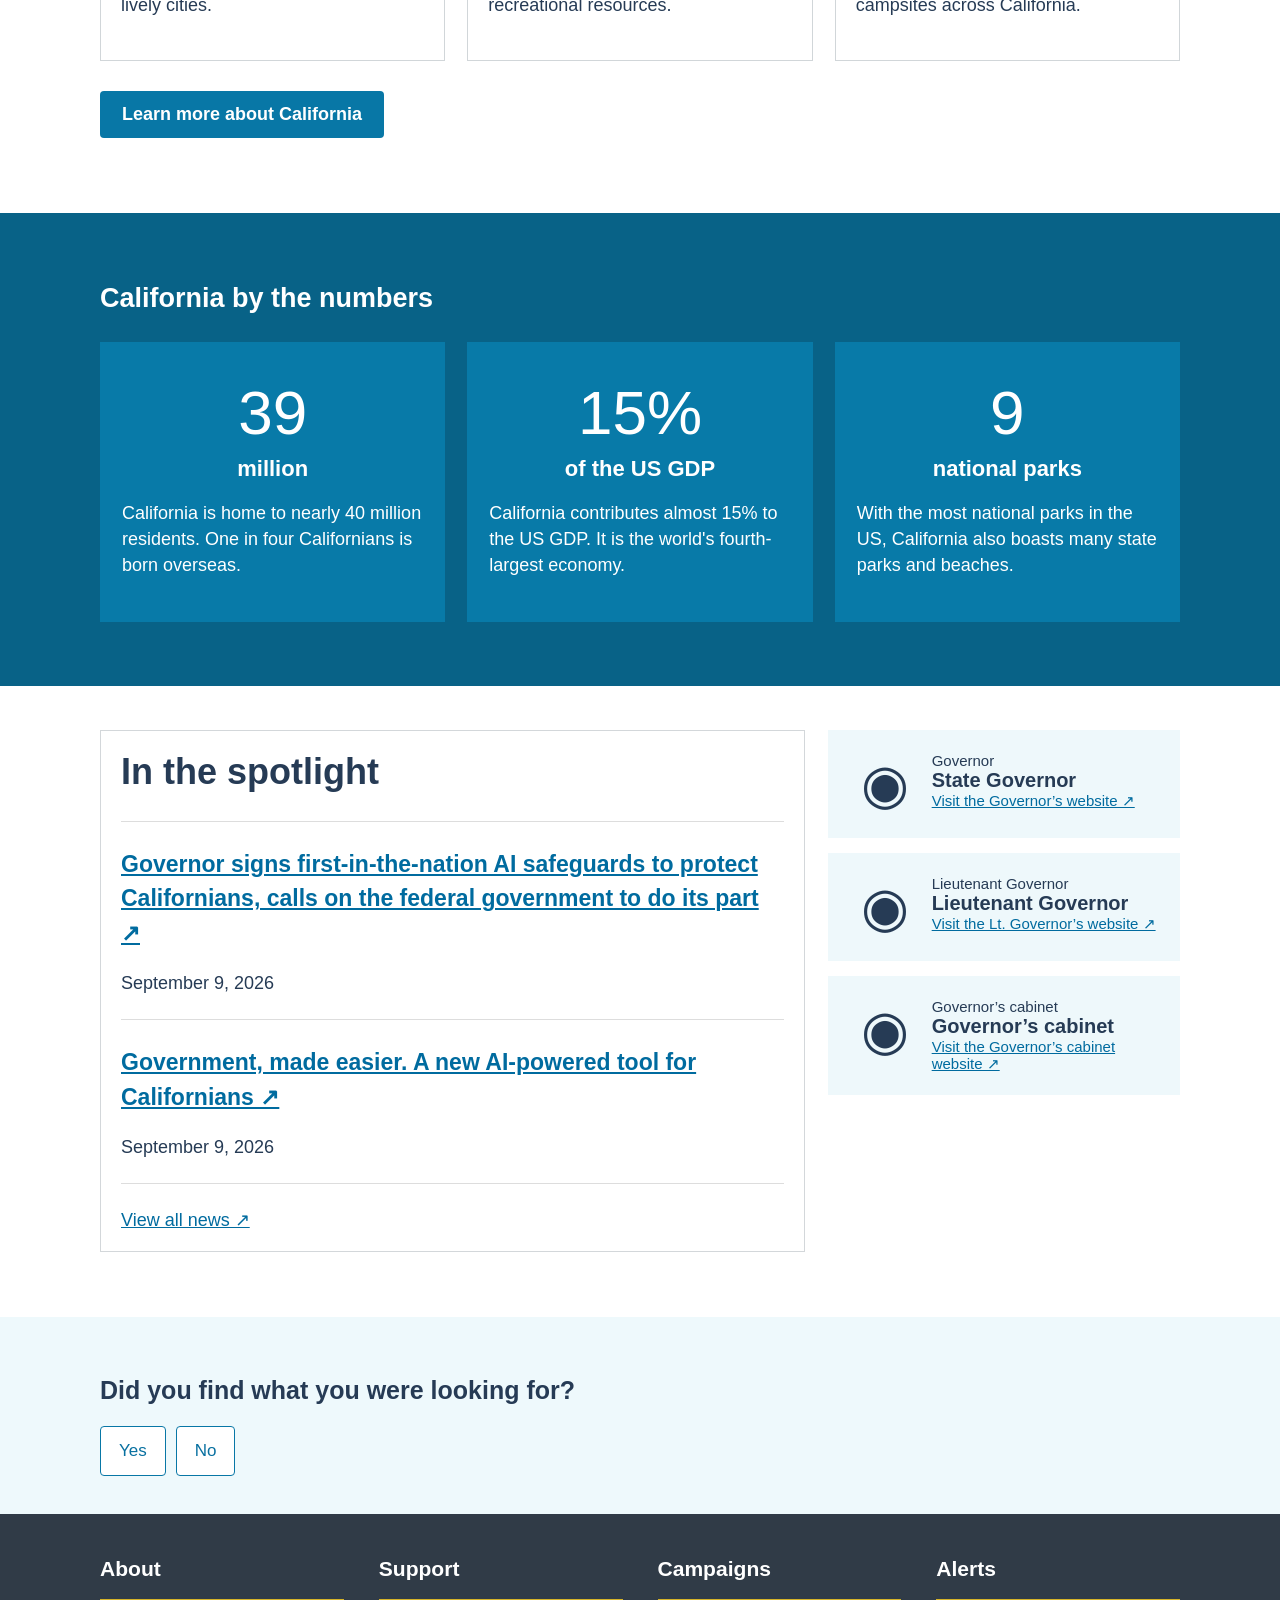
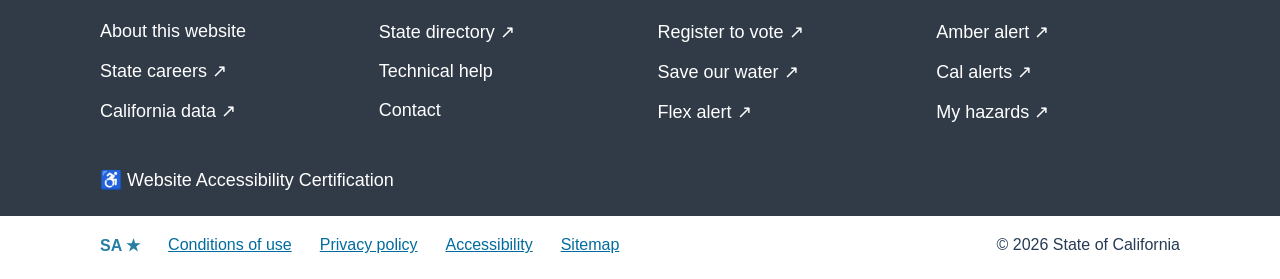
==== commit c70ee0f6: "ca na sa" ====
--- a/index.html
+++ b/index.html
@@ -108,7 +108,7 @@
     </div>
     <div class="wrap accessibility">♿ Website Accessibility Certification</div>
   </div>
-  <div class="footer-bottom"><div class="wrap"><span class="mini-logo">CA ★</span><a>Conditions of use</a><a>Privacy policy</a><a>Accessibility</a><a>Sitemap</a><span class="copyright">© 2026 State of California</span></div></div>
+  <div class="footer-bottom"><div class="wrap"><span class="mini-logo">SA ★</span><a>Conditions of use</a><a>Privacy policy</a><a>Accessibility</a><a>Sitemap</a><span class="copyright">© 2026 State of California</span></div></div>
 </footer>
 
 <button class="top" onclick="location.href='#top'">⌃ &nbsp; Back to top</button>
